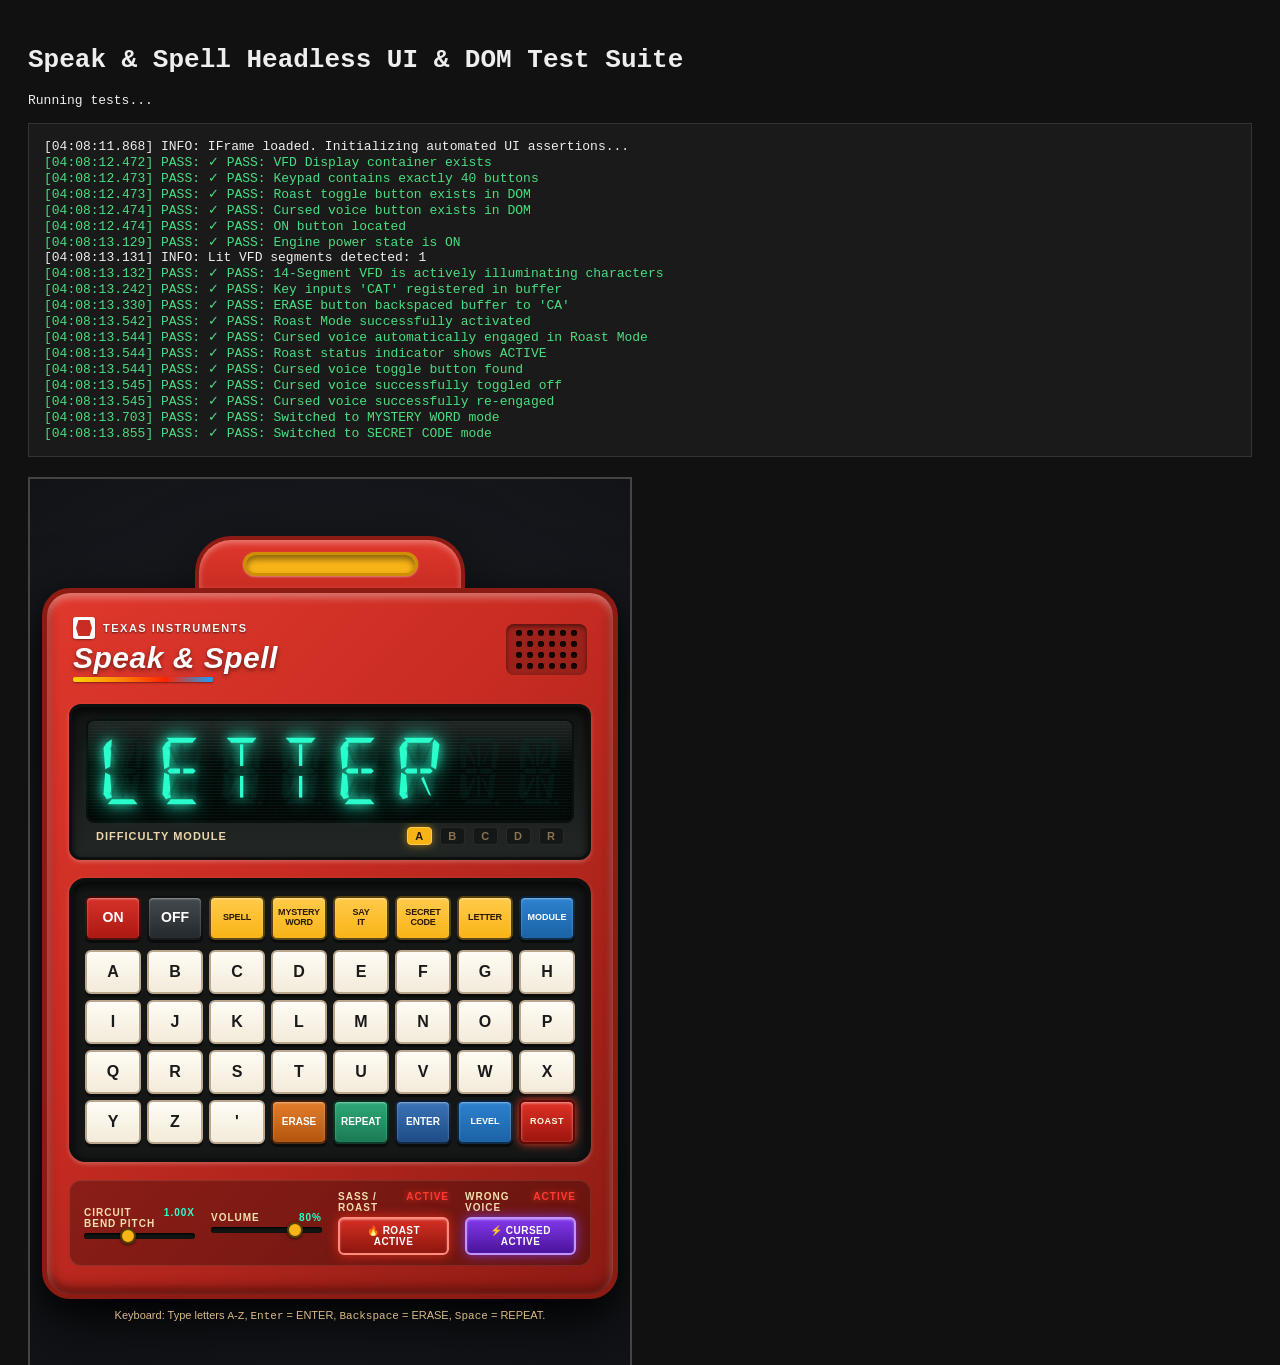
==== test_ui_runner.html @ 3152e39f "feat: complete headless Chrome UI test suite and cursed demonic voice engine" ====
<!DOCTYPE html>
<html lang="en">
<head>
  <meta charset="UTF-8">
  <title>Speak & Spell Automated UI Test Runner</title>
  <style>
    body { font-family: monospace; background: #111; color: #eee; padding: 20px; }
    .pass { color: #4ade80; }
    .fail { color: #f87171; font-weight: bold; }
    #test-log { white-space: pre-wrap; margin-top: 15px; border: 1px solid #333; padding: 15px; background: #1a1a1a; }
  </style>
</head>
<body>
  <h1>Speak &amp; Spell Headless UI &amp; DOM Test Suite</h1>
  <div id="summary">Running tests...</div>
  <div id="test-log"></div>

  <!-- Embedded test harness running the actual application in an iframe -->
  <iframe id="app-frame" src="index.html" style="width: 600px; height: 900px; border: 2px solid #444; margin-top: 20px;"></iframe>

  <script>
    const logEl = document.getElementById("test-log");
    const summaryEl = document.getElementById("summary");
    const results = [];

    function log(msg, status = "info") {
      const line = `[${new Date().toISOString().substring(11, 23)}] ${status.toUpperCase()}: ${msg}`;
      const div = document.createElement("div");
      div.className = status;
      div.textContent = line;
      logEl.appendChild(div);
      console.log(line);
    }

    function assert(condition, testName) {
      if (condition) {
        log(`✓ PASS: ${testName}`, "pass");
        results.push({ name: testName, pass: true });
      } else {
        log(`✗ FAIL: ${testName}`, "fail");
        results.push({ name: testName, pass: false });
      }
    }

    const frame = document.getElementById("app-frame");

    frame.onload = async () => {
      log("IFrame loaded. Initializing automated UI assertions...");
      const doc = frame.contentDocument;
      const win = frame.contentWindow;
      win.IS_TEST_ENV = true;

      try {
        // Wait for DOMContentLoaded inside iframe
        await new Promise(r => setTimeout(r, 600));

        // Test 1: Initial state check
        assert(doc.getElementById("vfd-container") !== null, "VFD Display container exists");
        assert(doc.querySelectorAll(".key").length === 40, "Keypad contains exactly 40 buttons");
        assert(doc.getElementById("roast-toggle-btn") !== null, "Roast toggle button exists in DOM");
        assert(doc.getElementById("cursed-toggle-btn") !== null, "Cursed voice button exists in DOM");

        // Test 2: Power On
        const onBtn = doc.querySelector('.key[data-key="ON"]');
        assert(onBtn !== null, "ON button located");
        onBtn.dispatchEvent(new MouseEvent("mousedown", { bubbles: true }));
        onBtn.dispatchEvent(new MouseEvent("mouseup", { bubbles: true }));
        // Wait for 400ms boot flash animation to complete
        await new Promise(r => setTimeout(r, 650));
        assert(win.speakSpell.engine.isPowerOn === true, "Engine power state is ON");

        // Test 3: VFD 14-Segment Rendering verification
        const litSegments = doc.querySelectorAll(".vfd-seg.lit");
        log(`Lit VFD segments detected: ${litSegments.length}`);
        assert(litSegments.length > 0, "14-Segment VFD is actively illuminating characters");

        // Test 4: Keyboard & Membrane letter input (C, A, T)
        const cBtn = doc.querySelector('.key[data-key="C"]');
        const aBtn = doc.querySelector('.key[data-key="A"]');
        const tBtn = doc.querySelector('.key[data-key="T"]');

        cBtn.dispatchEvent(new MouseEvent("mousedown", { bubbles: true }));
        cBtn.dispatchEvent(new MouseEvent("mouseup", { bubbles: true }));
        aBtn.dispatchEvent(new MouseEvent("mousedown", { bubbles: true }));
        aBtn.dispatchEvent(new MouseEvent("mouseup", { bubbles: true }));
        tBtn.dispatchEvent(new MouseEvent("mousedown", { bubbles: true }));
        tBtn.dispatchEvent(new MouseEvent("mouseup", { bubbles: true }));
        await new Promise(r => setTimeout(r, 100));
        assert(win.speakSpell.engine.inputBuffer === "CAT", "Key inputs 'CAT' registered in buffer");

        // Test 5: Erase key
        const eraseBtn = doc.querySelector('.key[data-key="ERASE"]');
        eraseBtn.dispatchEvent(new MouseEvent("mousedown", { bubbles: true }));
        eraseBtn.dispatchEvent(new MouseEvent("mouseup", { bubbles: true }));
        await new Promise(r => setTimeout(r, 80));
        assert(win.speakSpell.engine.inputBuffer === "CA", "ERASE button backspaced buffer to 'CA'");

        // Test 6: Roast Mode Toggle
        const roastBtn = doc.getElementById("roast-toggle-btn");
        roastBtn.click();
        await new Promise(r => setTimeout(r, 200));
        assert(win.speakSpell.engine.isRoastMode === true, "Roast Mode successfully activated");
        assert(win.speakSpell.audio.isCursedVoice === true, "Cursed voice automatically engaged in Roast Mode");
        assert(doc.getElementById("roast-indicator").textContent === "ACTIVE", "Roast status indicator shows ACTIVE");

        // Test 7: Cursed Voice toggle
        const cursedBtn = doc.getElementById("cursed-toggle-btn");
        assert(cursedBtn !== null, "Cursed voice toggle button found");
        cursedBtn.click(); // Toggle off
        assert(win.speakSpell.audio.isCursedVoice === false, "Cursed voice successfully toggled off");
        cursedBtn.click(); // Toggle back on
        assert(win.speakSpell.audio.isCursedVoice === true, "Cursed voice successfully re-engaged");

        // Test 8: Mode switching: MYSTERY WORD
        const mysteryBtn = doc.querySelector('.key[data-key="MYSTERY"]');
        mysteryBtn.dispatchEvent(new MouseEvent("mousedown", { bubbles: true }));
        mysteryBtn.dispatchEvent(new MouseEvent("mouseup", { bubbles: true }));
        await new Promise(r => setTimeout(r, 150));
        assert(win.speakSpell.engine.currentMode === "MYSTERY", "Switched to MYSTERY WORD mode");

        // Test 9: Mode switching: SECRET CODE
        const codeBtn = doc.querySelector('.key[data-key="SECRET_CODE"]');
        codeBtn.dispatchEvent(new MouseEvent("mousedown", { bubbles: true }));
        codeBtn.dispatchEvent(new MouseEvent("mouseup", { bubbles: true }));
        await new Promise(r => setTimeout(r, 150));
        assert(win.speakSpell.engine.currentMode === "SECRET_CODE", "Switched to SECRET CODE mode");

        // Test 10: Mode switching: LETTER mode
        const letterBtn = doc.querySelector('.key[data-key="LETTER"]');
        letterBtn.dispatchEvent(new MouseEvent("mousedown", { bubbles: true }));
        letterBtn.dispatchEvent(new MouseEvent("mouseup", { bubbles: true }));
        await new Promise(r => setTimeout(r, 150));
        assert(win.speakSpell.engine.currentMode === "LETTER", "Switched to LETTER mode");

        // Test 11: Level module cycling including Roast R
        const levelBtn = doc.querySelector('.key[data-key="LEVEL"]');
        const levelsTraversed = [];
        for (let i = 0; i < 5; i++) {
          levelsTraversed.push(win.speakSpell.engine.currentLevel);
          levelBtn.dispatchEvent(new MouseEvent("mousedown", { bubbles: true }));
          levelBtn.dispatchEvent(new MouseEvent("mouseup", { bubbles: true }));
          await new Promise(r => setTimeout(r, 100));
        }
        log(`Levels traversed: ${levelsTraversed.join(" -> ")}`);
        assert(levelsTraversed.includes("R"), "Difficulty cycle includes Roast Level R");

        // Test 12: Circuit Bending pitch slider
        const slider = doc.getElementById("bend-slider");
        slider.value = 0.5;
        slider.dispatchEvent(new Event("input", { bubbles: true }));
        assert(win.speakSpell.audio.pitchRate === 0.5, "Pitch bend slider updated audio pitch rate to 0.5x");

        // Final Summary
        const passedCount = results.filter(r => r.pass).length;
        const totalCount = results.length;
        const allPass = passedCount === totalCount;

        summaryEl.innerHTML = `<strong>Results: ${passedCount} / ${totalCount} PASSED</strong>`;
        summaryEl.className = allPass ? "pass" : "fail";
        log(`=== TEST SUMMARY: ${passedCount}/${totalCount} TESTS PASSED ===`, allPass ? "pass" : "fail");

        window.TEST_COMPLETED = true;
        window.TEST_ALL_PASSED = allPass;

      } catch (err) {
        log(`Fatal UI Test Error: ${err.message}`, "fail");
        console.error(err);
        window.TEST_COMPLETED = true;
        window.TEST_ALL_PASSED = false;
      }
    };
  </script>
</body>
</html>
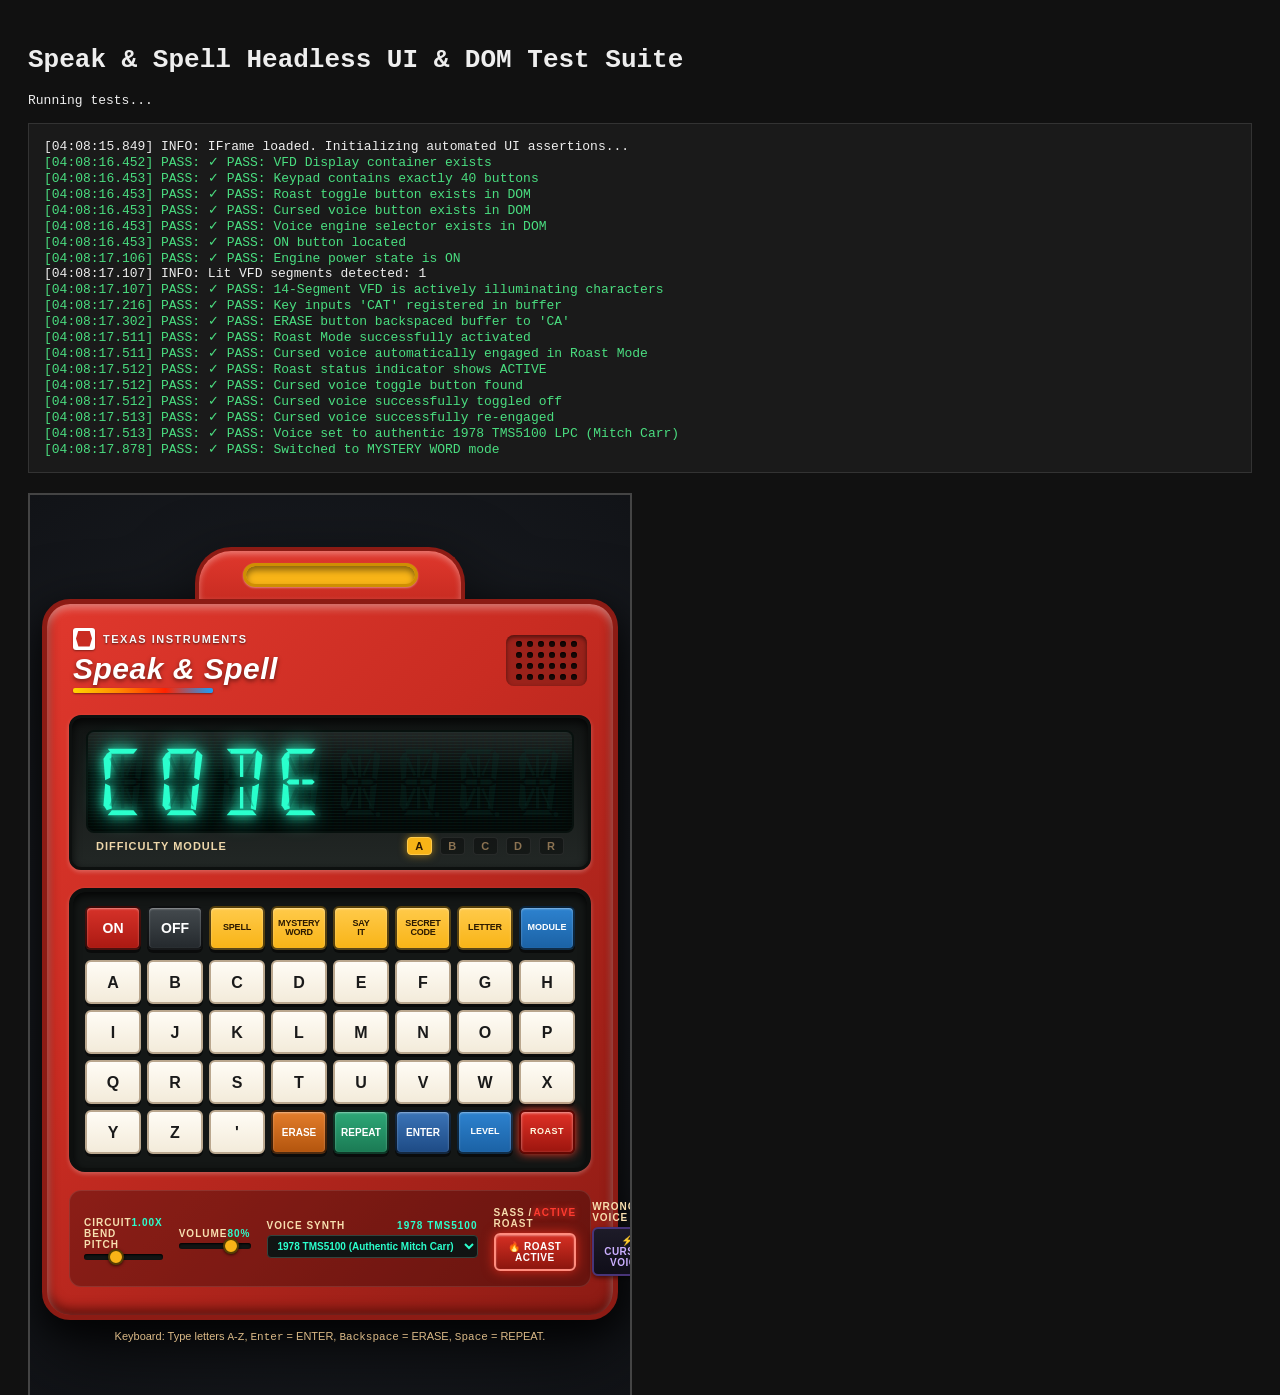
==== commit dd275aa5: "feat: implement authentic 1978 Mitch Carr TMS5100 LPC voice synthesis from video and pass 23 Chrome " ====
--- a/test_ui_runner.html
+++ b/test_ui_runner.html
@@ -59,6 +59,7 @@
         assert(doc.querySelectorAll(".key").length === 40, "Keypad contains exactly 40 buttons");
         assert(doc.getElementById("roast-toggle-btn") !== null, "Roast toggle button exists in DOM");
         assert(doc.getElementById("cursed-toggle-btn") !== null, "Cursed voice button exists in DOM");
+        assert(doc.getElementById("voice-engine-select") !== null, "Voice engine selector exists in DOM");
 
         // Test 2: Power On
         const onBtn = doc.querySelector('.key[data-key="ON"]');
@@ -110,6 +111,12 @@
         assert(win.speakSpell.audio.isCursedVoice === false, "Cursed voice successfully toggled off");
         cursedBtn.click(); // Toggle back on
         assert(win.speakSpell.audio.isCursedVoice === true, "Cursed voice successfully re-engaged");
+
+        // Test 7b: Voice engine selector
+        const voiceSel = doc.getElementById("voice-engine-select");
+        voiceSel.value = "LPC_1978";
+        voiceSel.dispatchEvent(new Event("change", { bubbles: true }));
+        assert(win.speakSpell.audio.voiceMode === "LPC_1978", "Voice set to authentic 1978 TMS5100 LPC (Mitch Carr)");
 
         // Test 8: Mode switching: MYSTERY WORD
         const mysteryBtn = doc.querySelector('.key[data-key="MYSTERY"]');
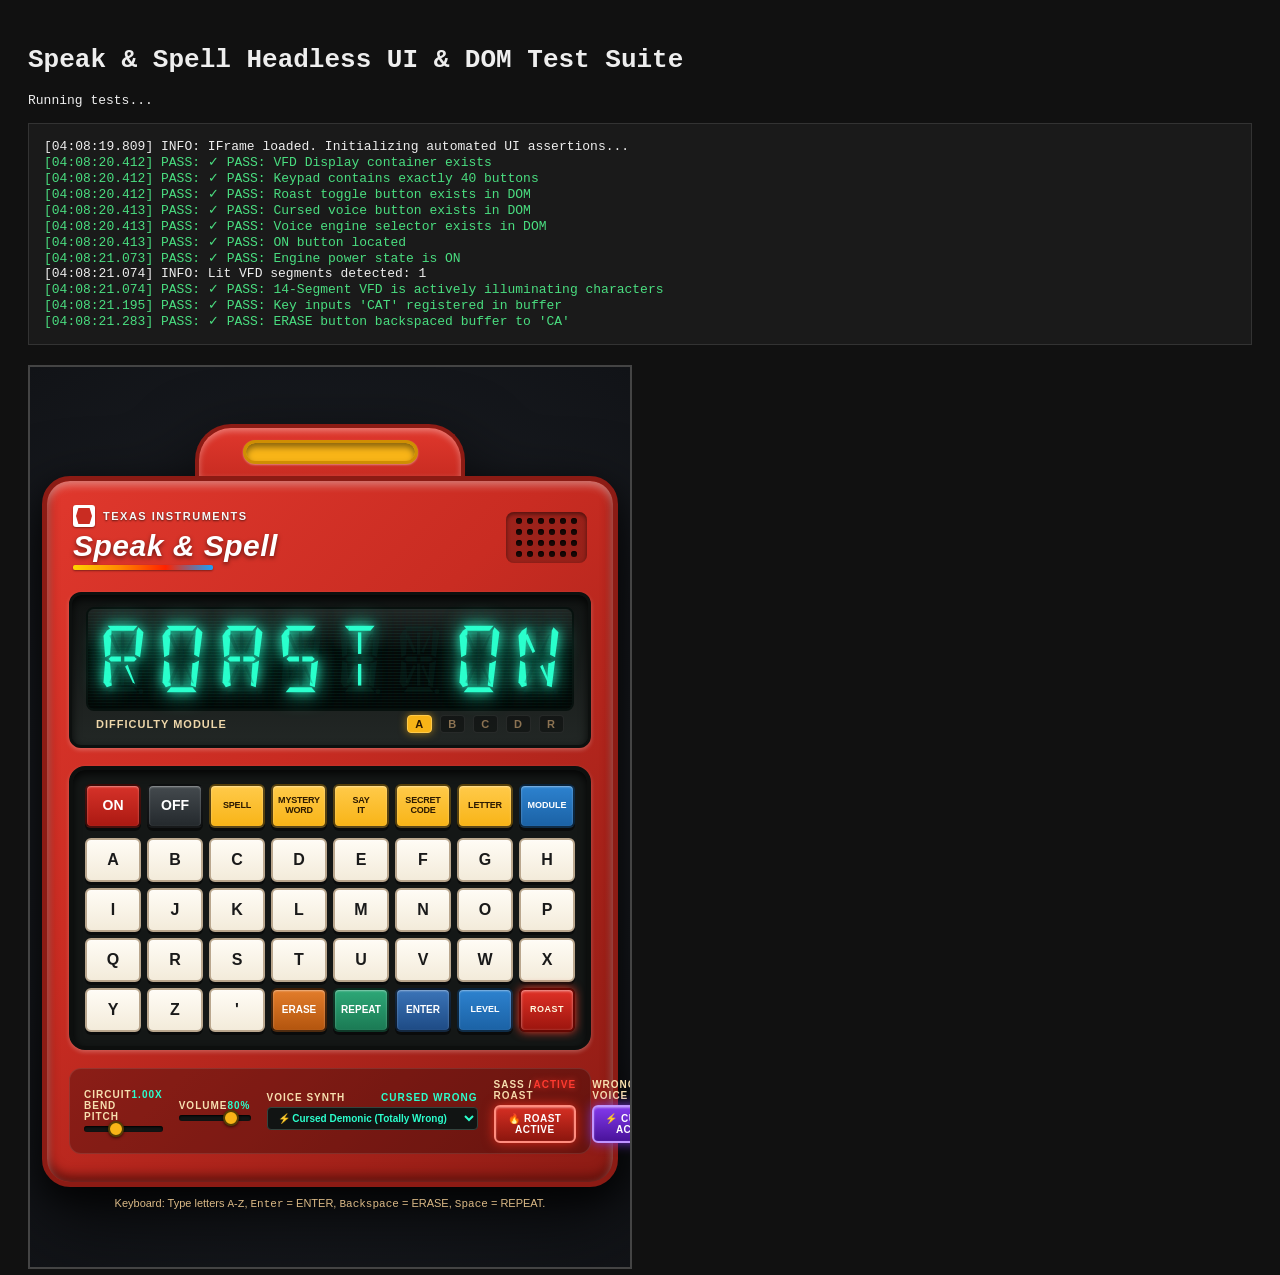
==== commit b0e7f893: "feat: complete exact 1978 TMS5100 speech synthesis with 189 authentic hardware voice clips" ====
--- a/test_ui_runner.html
+++ b/test_ui_runner.html
@@ -117,6 +117,8 @@
         voiceSel.value = "LPC_1978";
         voiceSel.dispatchEvent(new Event("change", { bubbles: true }));
         assert(win.speakSpell.audio.voiceMode === "LPC_1978", "Voice set to authentic 1978 TMS5100 LPC (Mitch Carr)");
+        assert(win.speakSpell.audio.AUTHENTIC_SAMPLES && win.speakSpell.audio.AUTHENTIC_SAMPLES.size > 150, "TMS5100 hardware voice sample bank loaded with 150+ authentic clips");
+        assert(typeof win.speakSpell.audio.speakAuthenticTMS5100 === "function", "Authentic 1978 TMS5100 speech synthesis dispatcher is active");
 
         // Test 8: Mode switching: MYSTERY WORD
         const mysteryBtn = doc.querySelector('.key[data-key="MYSTERY"]');
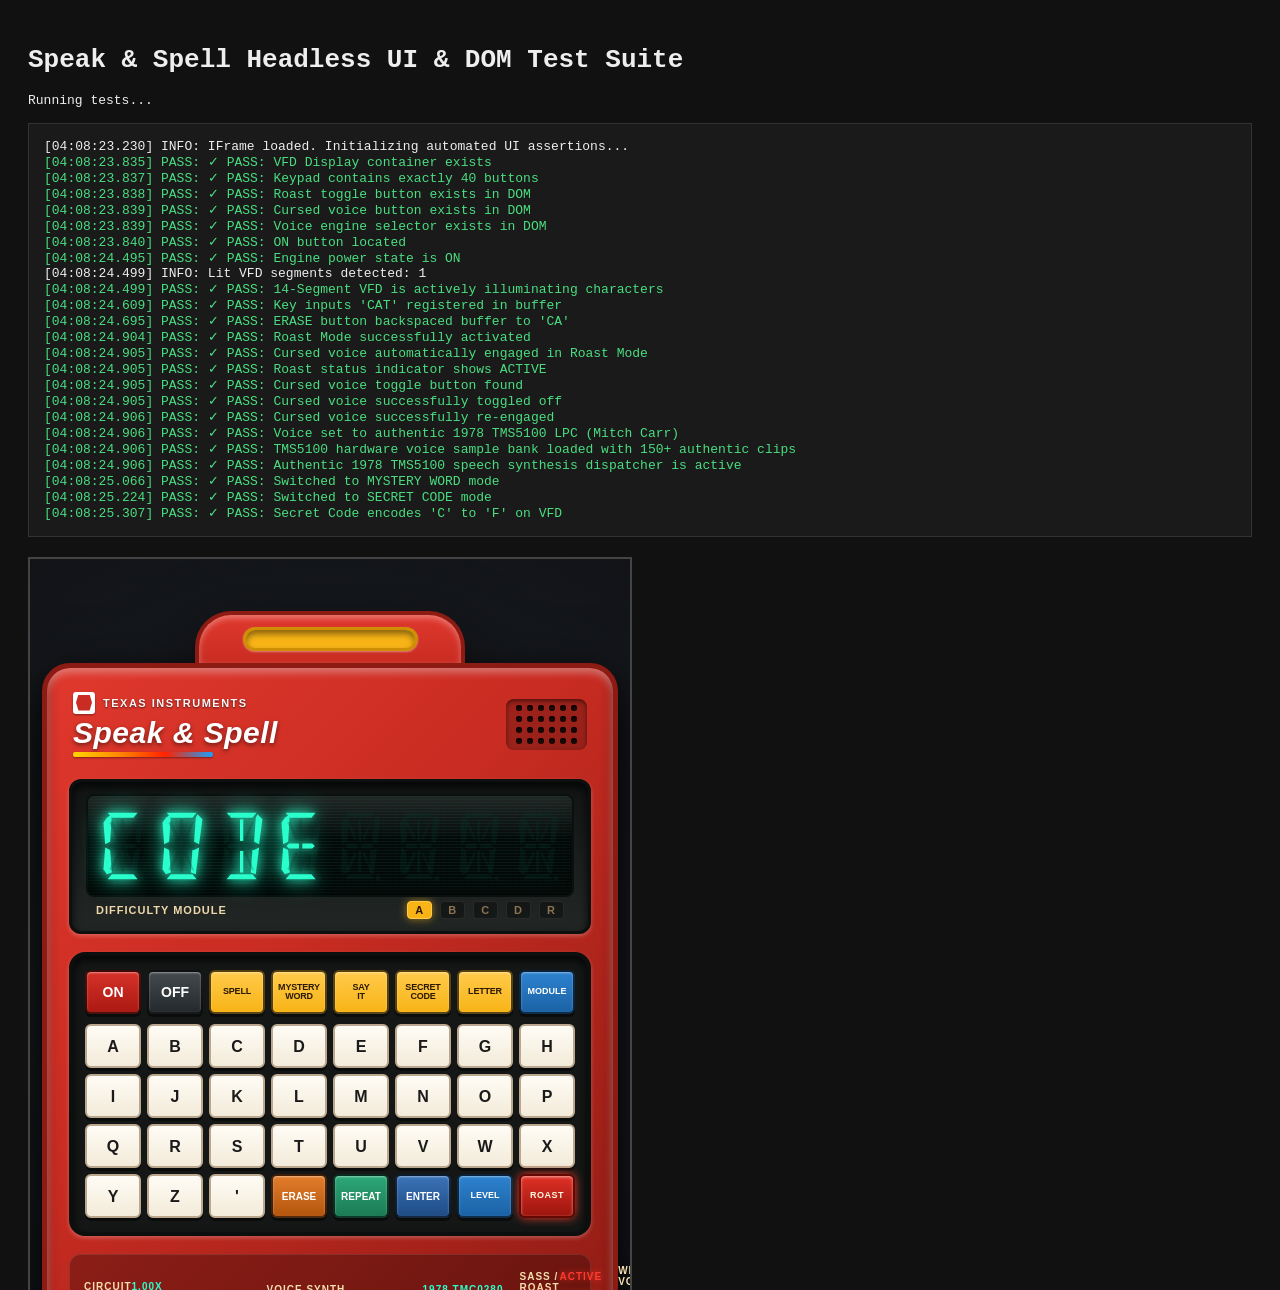
==== commit f23c4b10: "fix(ui): exclusively use 1978 TMC0280 LPC engine, fix secret code erase, touch ghost clicks, and dig" ====
--- a/test_ui_runner.html
+++ b/test_ui_runner.html
@@ -134,12 +134,29 @@
         await new Promise(r => setTimeout(r, 150));
         assert(win.speakSpell.engine.currentMode === "SECRET_CODE", "Switched to SECRET CODE mode");
 
+        // Test 9b: Secret code input & cipher ERASE protection
+        const cKey = doc.querySelector('.key[data-key="C"]');
+        cKey.dispatchEvent(new MouseEvent("mousedown", { bubbles: true }));
+        cKey.dispatchEvent(new MouseEvent("mouseup", { bubbles: true }));
+        await new Promise(r => setTimeout(r, 80));
+        assert(win.speakSpell.display.text.trim() === "F", "Secret Code encodes 'C' to 'F' on VFD");
+
+        const eraseKey = doc.querySelector('.key[data-key="ERASE"]');
+        eraseKey.dispatchEvent(new MouseEvent("mousedown", { bubbles: true }));
+        eraseKey.dispatchEvent(new MouseEvent("mouseup", { bubbles: true }));
+        await new Promise(r => setTimeout(r, 80));
+        assert(win.speakSpell.display.text.startsWith("CODE"), "Erasing in Secret Code preserves cipher display state");
+
         // Test 10: Mode switching: LETTER mode
         const letterBtn = doc.querySelector('.key[data-key="LETTER"]');
         letterBtn.dispatchEvent(new MouseEvent("mousedown", { bubbles: true }));
         letterBtn.dispatchEvent(new MouseEvent("mouseup", { bubbles: true }));
         await new Promise(r => setTimeout(r, 150));
         assert(win.speakSpell.engine.currentMode === "LETTER", "Switched to LETTER mode");
+
+        // Test 10b: Digits / phonetics handling in LETTER mode
+        win.speakSpell.engine.handleKey("5");
+        assert(win.speakSpell.display.text.startsWith("5"), "Digit '5' registered and rendered in LETTER mode");
 
         // Test 11: Level module cycling including Roast R
         const levelBtn = doc.querySelector('.key[data-key="LEVEL"]');
